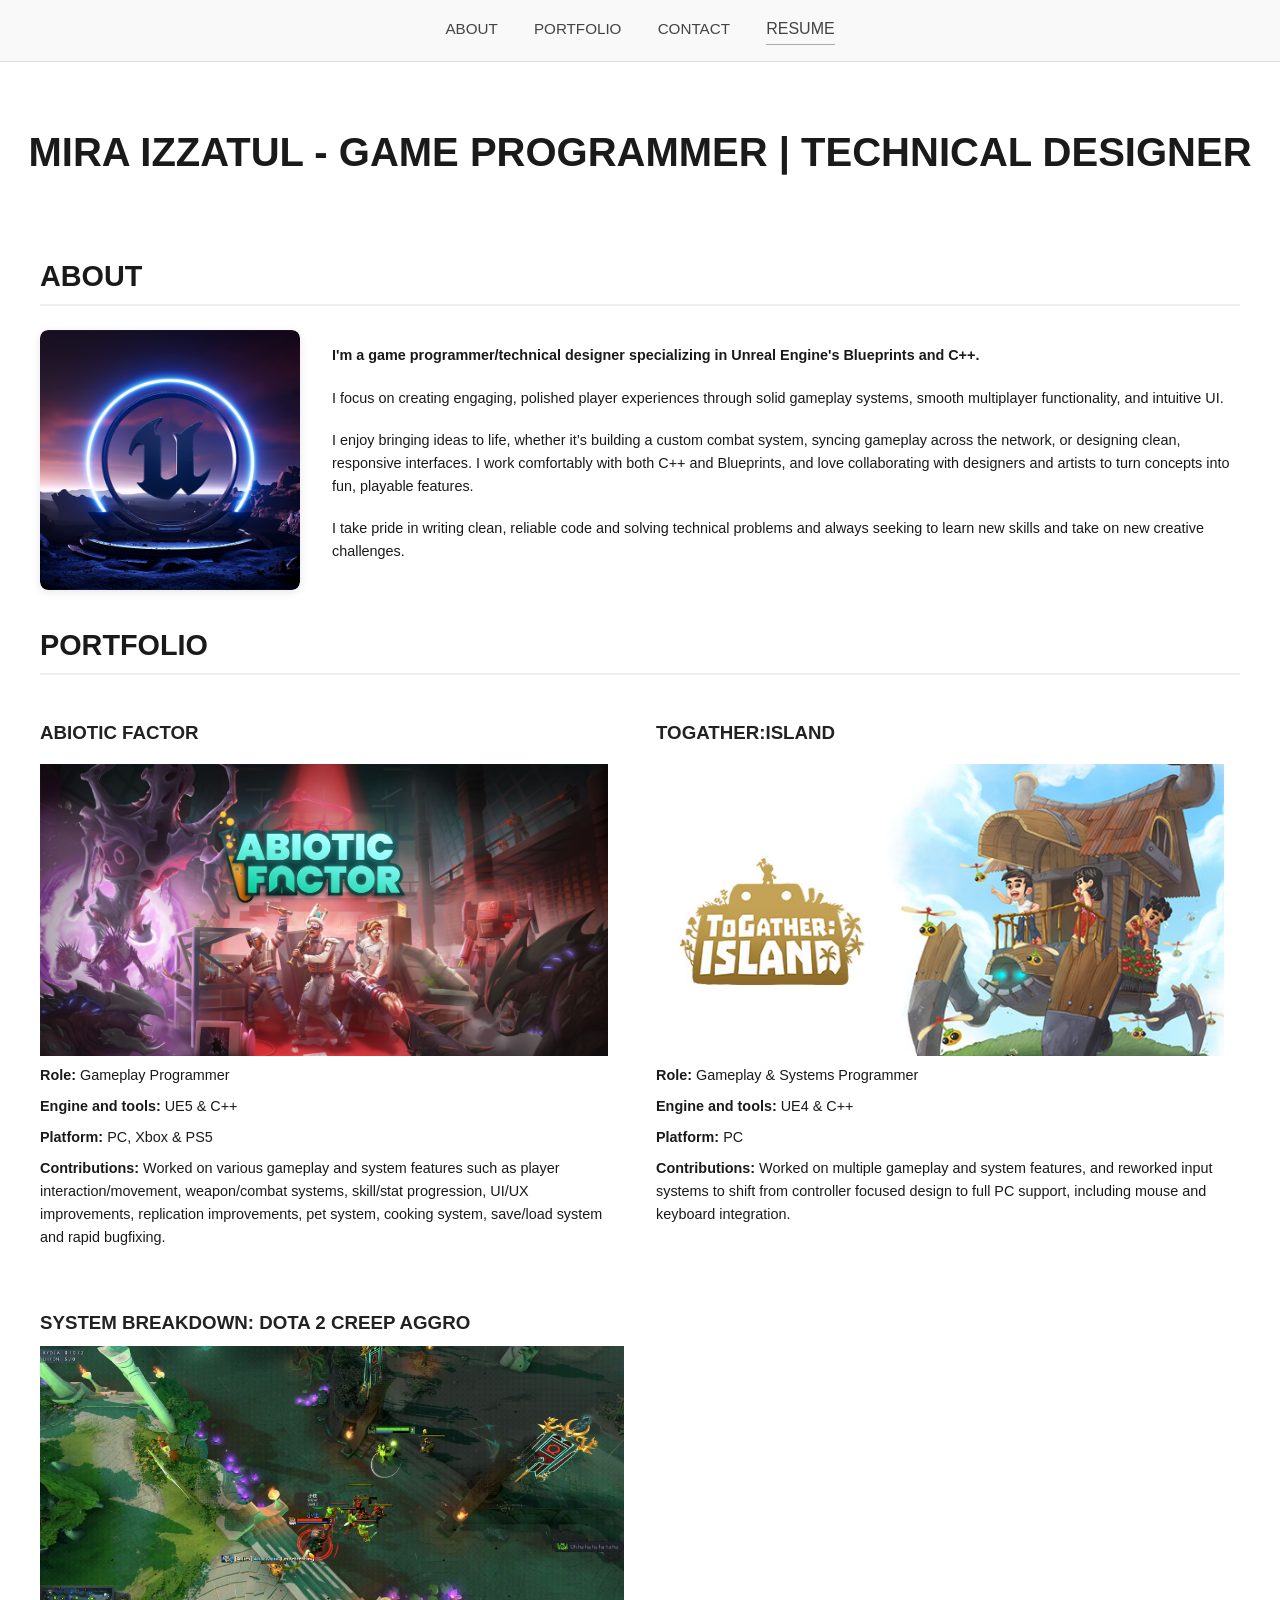
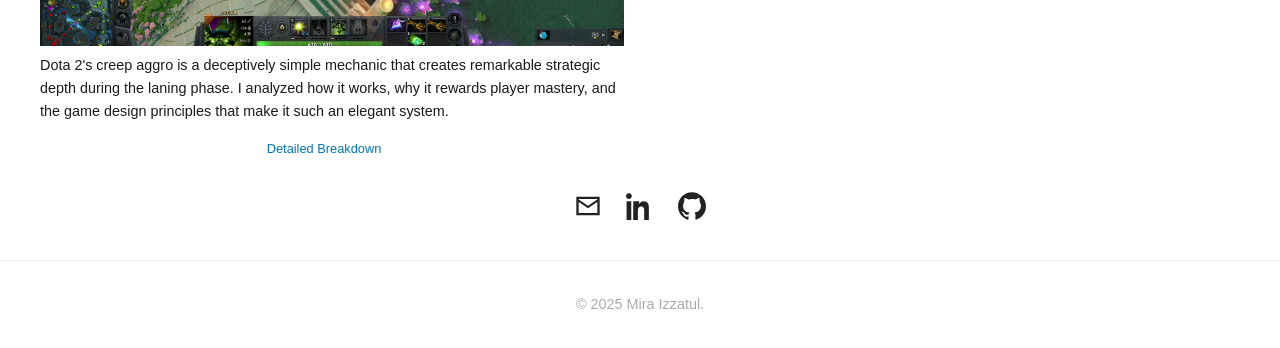
==== index.html @ 1c523c7c "Update index.html" ====
<!DOCTYPE html>
<html lang="en">
<head>
  <meta charset="UTF-8" />
  <meta name="viewport" content="width=device-width, initial-scale=1.0" />
  <title>Mira Izzatul – Gameplay Programmer | Technical Designer</title>
  <link href="https://fonts.googleapis.com/css2?family=Poppins:wght@300;500;700&display=swap" rel="stylesheet">
  <style>
    ul {
	  font-size: 0.95rem;
    }
	</style>
  <link rel="stylesheet" href="styles.css">
</head>
<body>
  <nav>
    <ul class="nav-links">
      <li><a href="#about">ABOUT</a></li>
      <li><a href="#projects">PORTFOLIO</a></li>
      <li><a href="#contact">CONTACT</a></li>
      <li><a href="MiraIzzatul_Resume.pdf" class="resume-link" target="_blank">RESUME</a></li>
    </ul>
  </nav>

  <header>
    <h1>MIRA IZZATUL - GAME PROGRAMMER | TECHNICAL DESIGNER</h1>
  </header>

  <section id="about">
  <h2>ABOUT</h2>
  <div class="about-container">
	<div class="profile-photo-container">
		<img src="profile.png" alt="Mira Izzatul" class="profile-photo">
	</div>
    <div class="about-text">
		<p><strong>I'm a game programmer/technical designer specializing in Unreal Engine's Blueprints and C++.</strong></p>

		<p>I focus on creating engaging, polished player experiences through solid gameplay systems, smooth multiplayer functionality, and intuitive UI.</p>

		<p>I enjoy bringing ideas to life, whether it’s building a custom combat system, syncing gameplay across the network, or designing clean, responsive interfaces. I work comfortably with both C++ and Blueprints, and love collaborating with designers and artists to turn concepts into fun, playable features.</p>

		<p>I take pride in writing clean, reliable code and solving technical problems and always seeking to learn new skills and take on new creative challenges.</p>
	</div>
  </div>
</section>

  <section id="projects">
    <h2>PORTFOLIO</h2>
    
		<div class= "project-grid">
			<div class="project">
				<h3>ABIOTIC FACTOR</h3>
				<div class="project-image-wrapper">
					<a href="https://www.abioticfactor.com/" target="_blank">
						<img src="Images/abf.jpg" alt="Abiotic Factor Screenshot" class="project-image">
					</a>
				</div>
				<p><strong>Role:</strong> Gameplay Programmer</p>
				<p><strong>Engine and tools:</strong> UE5 & C++</p>
				<p><strong>Platform:</strong> PC, Xbox & PS5</p>
				<p><strong>Contributions:</strong> Worked on various gameplay and system features such as player interaction/movement, weapon/combat systems, skill/stat progression, UI/UX improvements, replication improvements, pet system, cooking system, save/load system and rapid bugfixing.</p>
				<!-- <ul>
					<li><strong>AI Systems:</strong> Developed a projectile system for easy tuning for NPCs.</li>
					<p><li><strong>PC Input & UI:</strong> Rebuilt mouse and keyboard input support for inventory and crafting while preserving controller compatibility.</li></p>
					<p><li><strong>Save/Load System:</strong> Expanded the player progression system for a reliable save/load functionality across sessions.</li></p>
				<ul> -->
				</p>
			</div>
			<div class="project">
				<h3>TOGATHER:ISLAND</h3>
				<div class="project-image-wrapper">
					<a href="https://store.steampowered.com/app/1181440/ToGatherIsland/" target="_blank">
						<img src="Images/tgisland.jpg" alt="ToGather:Island Screenshot" class="project-image">
					</a>
				</div>
				<p><strong>Role:</strong> Gameplay & Systems Programmer</p>
				<p><strong>Engine and tools:</strong> UE4 & C++</p>
				<p><strong>Platform:</strong> PC</p>
				<p><strong>Contributions:</strong> Worked on multiple gameplay and system features, and reworked input systems to shift from controller focused design to full PC support, including mouse and keyboard integration.</p>
				<!-- <ul>
					<li><strong>AI Systems:</strong> Developed a projectile system for easy tuning for NPCs.</li>
					<p><li><strong>PC Input & UI:</strong> Rebuilt mouse and keyboard input support for inventory and crafting while preserving controller compatibility.</li></p>
					<p><li><strong>Save/Load System:</strong> Expanded the player progression system for a reliable save/load functionality across sessions.</li></p>
				<ul> -->
				</p>
			</div>
			<div class="project">
				<h3>SYSTEM BREAKDOWN: DOTA 2 CREEP AGGRO</h3>
				<div class="project-image-wrapper">
					<img src="Images/dota 2 creep aggro.gif" alt="Dota 2 Creep Aggro Screenshot" class="project-image">
				</div>
				<p>Dota 2's creep aggro is a deceptively simple mechanic that creates remarkable strategic depth during the laning phase. I analyzed how it works, why it rewards player mastery, and the game design principles that make it such an elegant system.
				</p>
				<div class="article_link">	
					<a href="creep_aggro.html" target="_blank" rel="noopener noreferrer">					
						Detailed Breakdown 
					</a>
				</div>
			</div>
		</div>
  </section>

  <section id="contact">
  <div class="contact-icons">
    <!-- Email -->
    <a href="mailto:nurizzatulamiramuzafar@gmail.com" title="Email">
      <svg xmlns="http://www.w3.org/2000/svg" viewBox="0 0 24 24" fill="currentColor">
        <path d="M2 4h20v16H2z" fill="none"/>
        <path d="M22 4H2v16h20V4zm-2 2v.511l-8 5.333-8-5.333V6h16zm0 12H4V8.489l8 5.333 8-5.333V18z"/>
      </svg>
    </a>

    <!-- LinkedIn -->
    <a href="https://linkedin.com/in/mira-izzatul" target="_blank" title="LinkedIn">
      <svg xmlns="http://www.w3.org/2000/svg" viewBox="0 0 24 24" fill="currentColor">
        <path d="M4.98 3.5C4.98 4.88 3.87 6 2.5 6S0 4.88 0 3.5 1.12 1 2.5 1s2.48 1.12 2.48 2.5zM.5 8h4V24h-4zM7.5 8h3.8v2.2h.1c.5-.9 1.7-2.2 3.6-2.2 3.9 0 4.6 2.5 4.6 5.8V24h-4v-7.5c0-1.8-.1-4.1-2.5-4.1s-2.9 1.9-2.9 3.9V24h-4V8z"/>
      </svg>
    </a>

    <!-- GitHub -->
    <a href="https://github.com/miraizzatul" target="_blank" title="GitHub">
      <svg xmlns="http://www.w3.org/2000/svg" fill="currentColor" viewBox="0 0 24 24">
        <path d="M12 .297c-6.63 0-12 5.373-12 12 0 5.303 
        3.438 9.8 8.205 11.385.6.113.82-.258.82-.577 
        0-.285-.01-1.04-.015-2.04-3.338.724-4.042-1.61-4.042-1.61 
        -.546-1.387-1.333-1.757-1.333-1.757-1.09-.744.084-.729.084-.729 
        1.205.084 1.84 1.236 1.84 1.236 1.07 1.835 2.807 1.304 3.495.997 
        .108-.776.418-1.305.762-1.605-2.665-.3-5.467-1.334-5.467-5.93 
        0-1.31.47-2.38 1.236-3.22-.135-.303-.54-1.523.105-3.176 
        0 0 1.005-.322 3.3 1.23a11.5 11.5 0 0 1 3-.405c1.02.005 2.045.138 3 .405 
        2.28-1.552 3.285-1.23 3.285-1.23 .645 1.653.24 2.873.12 3.176 
        .765.84 1.23 1.91 1.23 3.22 0 4.61-2.807 5.625-5.48 5.92 
        .42.36.81 1.096.81 2.22 0 1.606-.015 2.896-.015 3.286 
        0 .315.21.694.825.576C20.565 22.092 24 17.592 24 12.297 
        c0-6.627-5.373-12-12-12"/>
      </svg>
    </a>
  </div>
</section> 

  <footer>
    &copy; 2025 Mira Izzatul.
  </footer>
</body>
</html>
---- styles.css ----
/* Font & base reset */
body {
  margin: 0;
  padding: 0;
  font-family: 'Inter', sans-serif;
  background-color: #ffffff;
  color: #1a1a1a;
  line-height: 1.6;
}
html {
  scroll-behavior: smooth;
}

/* Navigation */
nav {
  background-color: #f9f9f9;
  padding: 1rem 2rem;
  border-bottom: 1px solid #e0e0e0;
  text-align: center;
}
.nav-links {
  list-style: none;
  padding: 0;
  margin: 0;
}
.nav-links li {
  display: inline-block;
  margin: 0 1rem;
}
.nav-links a {
  text-decoration: none;
  color: #444;
  font-weight: 500;
}
.nav-links a:hover {
  color: #6366f1;
}

/* Header */
header {
  text-align: center;
  padding: 2rem 1rem;
}
header h1 {
  font-size: 2.5rem;
  margin-bottom: 0.3rem;
}
header p {
  font-size: 1.2rem;
  color: #666;
}

/* Sections */
section {
  max-width: 1200px;
  margin: 2rem auto;
  padding: 0 2rem;
}
h2 {
  font-size: 1.8rem;
  margin-bottom: 1.5rem;
  border-bottom: 2px solid #eee;
  padding-bottom: 0.3rem;
}

/* About */
.about-container {
  display: flex;
  gap: 2rem;
  align-items: flex-start;
  justify-content: flex-start;
  flex-wrap: nowrap;
}

.profile-photo-container {
  width: 260px;
  height: 260px; /* or any height you want */
  overflow: hidden;
  border-radius: 8px;
  box-shadow: 0 2px 8px rgba(0,0,0,0.1);
  flex-shrink: 0;
}

.profile-photo {
  width: 100%;
  height: 100%;
  object-fit: cover;
  border-radius: 8px;
}

.about-text {
  flex: 1;
  min-width: 0;
  text-align: left; /* Forces left alignment of text */
}

.about-text p{
  margin-bottom: 1.2rem;
  font-size: 0.9rem;
  line-height: 1.6;
  text-align: left;
}

@media (max-width: 768px) {
  .about-container {
    flex-direction: column;
    align-items: flex-start; /* Keep content left-aligned on mobile */
  }

  .about-text {
    text-align: left; /* Ensure left alignment even on mobile */
  }

  .profile-photo {
    width: 260px;
	height: 260px; /* or any height you want */
  }
}

.resume-wrapper {
  text-align: center;
}

.resume-link {
  font-size: 1rem;
  font-weight: 500;
  text-decoration: none;
  color: #333;
  border-bottom: 1px solid #aaa;
  padding-bottom: 2px;
  display: inline-flex;
  align-items: center;
  gap: 6px;
  transition: color 0.2s ease, border-color 0.2s ease;
}

.resume-link:hover {
  color: #6366f1;
  border-color: #6366f1;
}

@media (max-width: 768px) {
  .about-container {
    flex-direction: column;
    align-items: center;
    text-align: center;
  }

  .about-text {
    width: 100%;
  }

  .resume-wrapper {
    text-align: center;
  }
}

/* Projects */
.article_link {
  text-align: center;
  font-weight: 500;
  text-decoration: none;
  color: #333;
}
.project {
	flex: 1 1 calc(50% - 1rem);
  max-width: calc(50% - 1rem);
  box-sizing: border-box;
}
.project p {
	font-size: 0.9rem;
	line-height: 1.6;
	margin: 0.5rem 0;
}
.project-grid {
  display: flex;
  gap: 2rem;
  flex-wrap: wrap;
  justify-content: space-between;
  margin-top: 1rem;
}
.project h3 {
  margin-bottom: 0.5rem;
  color: #222;
}
.project a {
  display: inline-block;
  margin-right: 1rem;
  margin-top: 0.5rem;
  color: #0077b6;
  font-size: 0.8rem;
  text-decoration: none;
}
.project a:hover {
  text-decoration: underline;
}
.project-image-wrapper {
  width: 100%;
  height: 300px;
  max-width: 600px;
  max-height: 300px;
  overflow: hidden;
}
.project-image {
  width: 100%;
  height: 100%;
  object-fit: cover;
}
/* Mobile: stack vertically */
@media (max-width: 768px) {
  .project-grid {
    flex-direction: column;
  }

  .project {
    max-width: 100%;
    flex: 1 1 100%;
  }
}

/* Contact */
#contact a:hover {
  text-decoration: underline;
}

.contact-icons {
  display: flex;
  justify-content: center;
  gap: 1.5rem;
  margin-top: 1rem;
}

.contact-icons a {
  display: inline-block;
  color: #222;
  transition: color 0.3s ease;
}

.contact-icons svg {
  width: 28px;
  height: 28px;
  fill: currentColor;
}

.contact-icons a:hover {
  color: #6366f1;
}

/* Footer */
footer {
  text-align: center;
  padding: 2rem 1rem;
  font-size: 0.9rem;
  color: #aaa;
  border-top: 1px solid #eee;
}
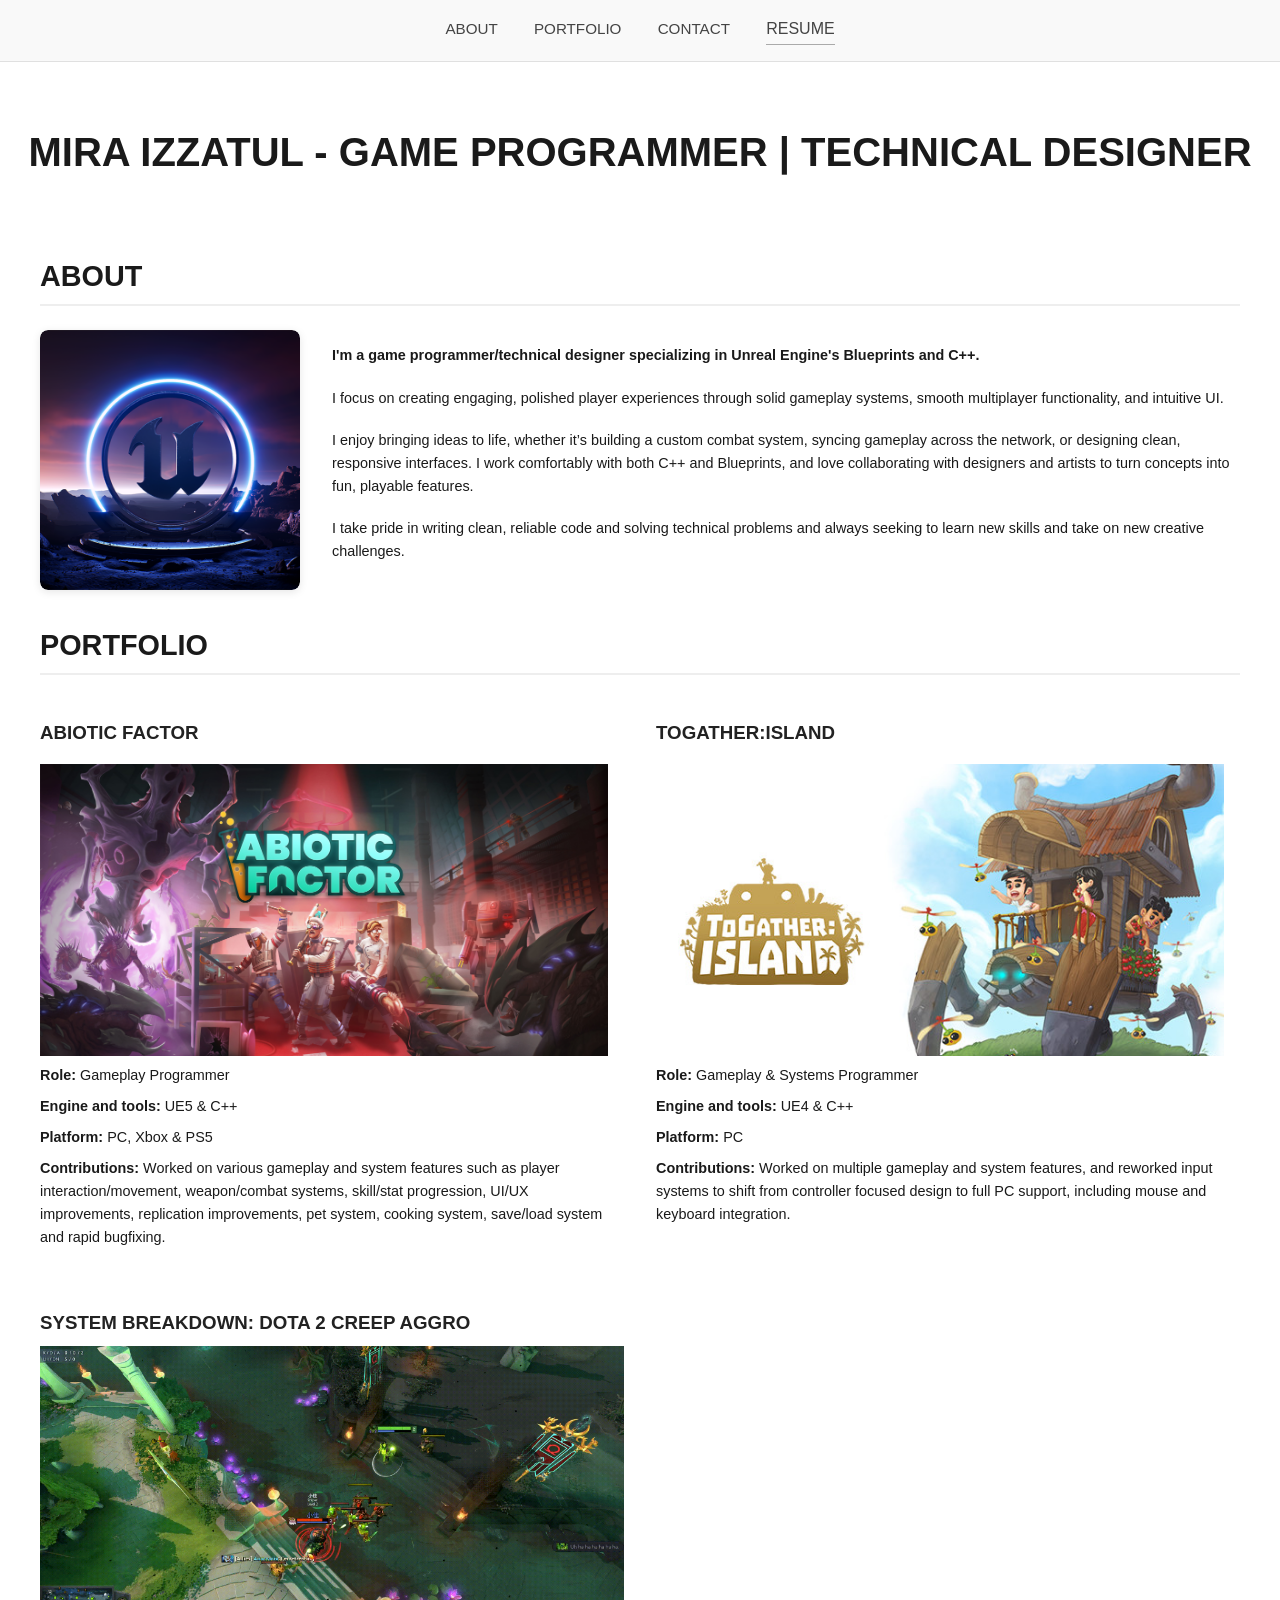
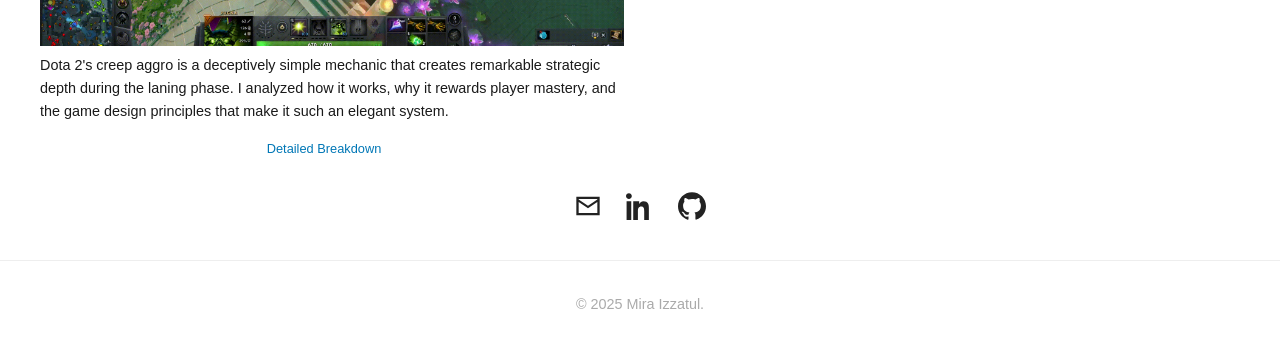
==== commit 7b7987d4: "Fixed link appearance" ====
--- a/index.html
+++ b/index.html
@@ -91,7 +91,7 @@
 				</div>
 				<p>Dota 2's creep aggro is a deceptively simple mechanic that creates remarkable strategic depth during the laning phase. I analyzed how it works, why it rewards player mastery, and the game design principles that make it such an elegant system.
 				</p>
-				<div class="article_link">	
+				<div class="article-link">	
 					<a href="creep_aggro.html" target="_blank" rel="noopener noreferrer">					
 						Detailed Breakdown 
 					</a>
--- a/styles.css
+++ b/styles.css
@@ -156,10 +156,11 @@
 }
 
 /* Projects */
-.article_link {
+.article-link {
   text-align: center;
   font-weight: 500;
-  text-decoration: none;
+  font-size: 1rem;
+  text-decoration: underline;
   color: #333;
 }
 .project {
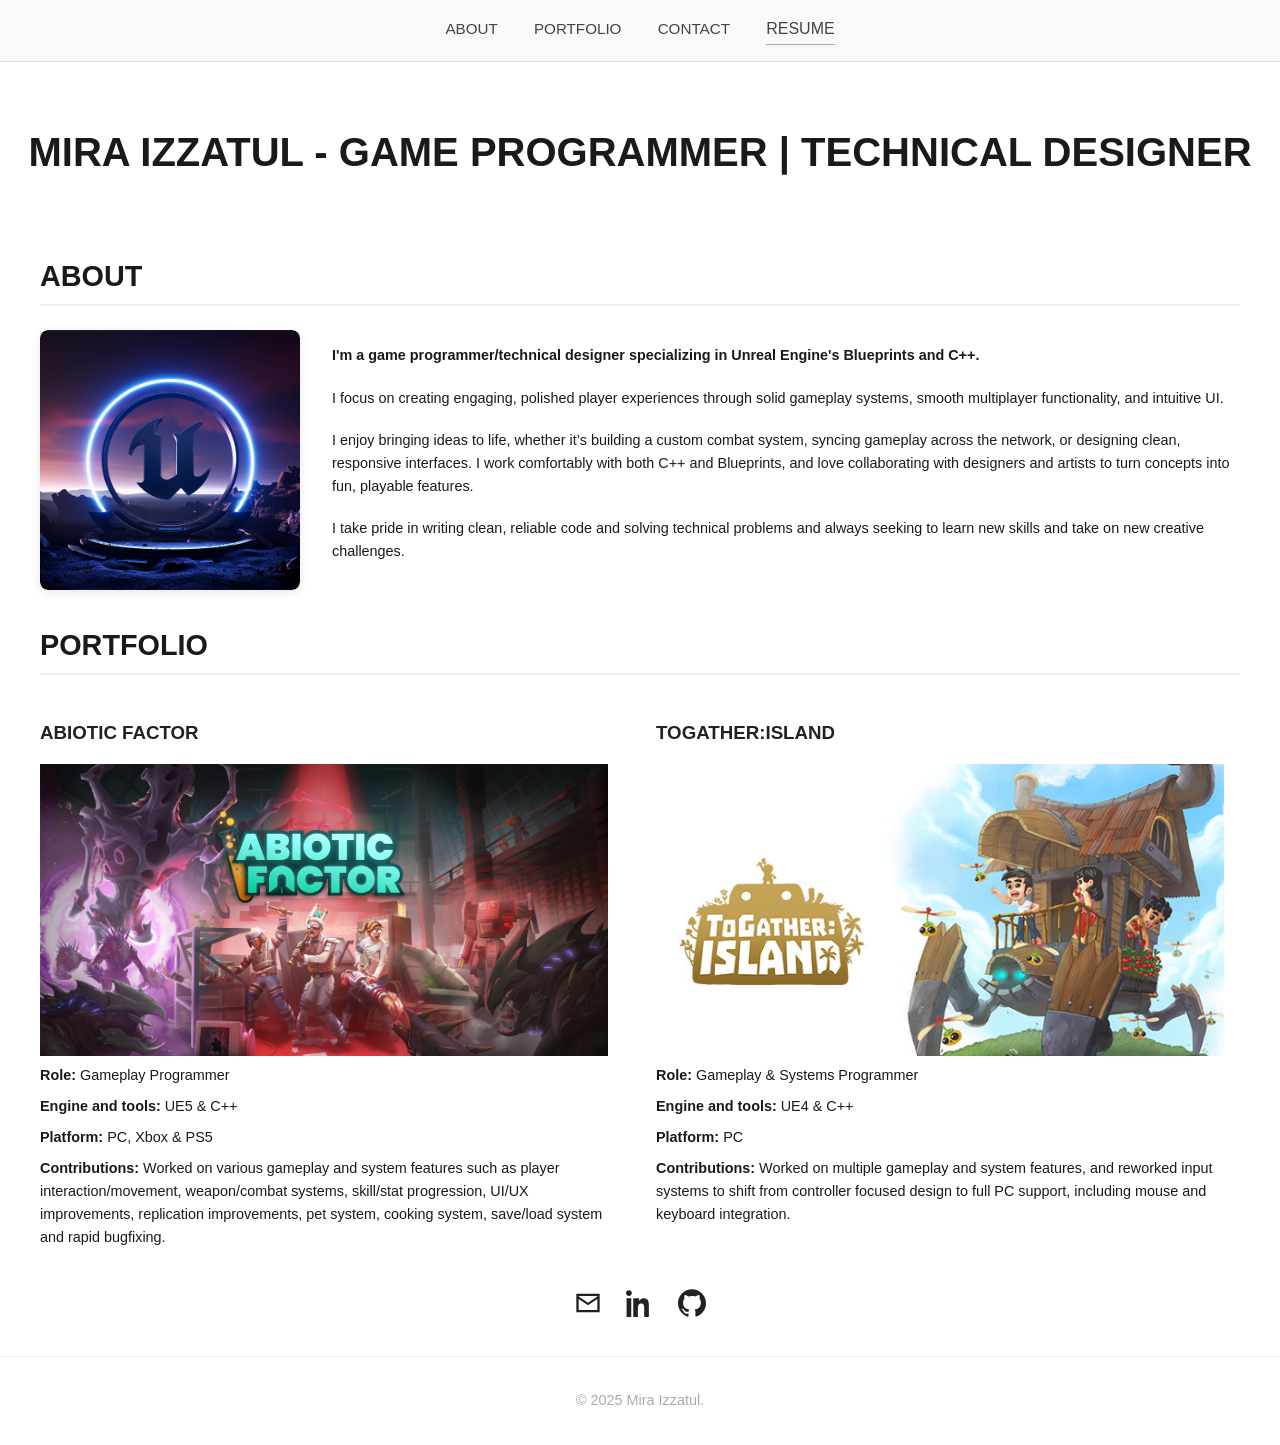
==== commit af59c799: "Disable Creep Aggro Dota2 Post" ====
--- a/index.html
+++ b/index.html
@@ -84,7 +84,7 @@
 				<ul> -->
 				</p>
 			</div>
-			<div class="project">
+			<!-- <div class="project">
 				<h3>SYSTEM BREAKDOWN: DOTA 2 CREEP AGGRO</h3>
 				<div class="project-image-wrapper">
 					<img src="Images/dota 2 creep aggro.gif" alt="Dota 2 Creep Aggro Screenshot" class="project-image">
@@ -92,11 +92,11 @@
 				<p>Dota 2's creep aggro is a deceptively simple mechanic that creates remarkable strategic depth during the laning phase. I analyzed how it works, why it rewards player mastery, and the game design principles that make it such an elegant system.
 				</p>
 				<div class="article-link">	
-					<a href="creep_aggro.html" target="_blank" rel="noopener noreferrer">					
-						Detailed Breakdown 
+					<a href="creep_aggro.html" target="_blank" rel="noopener noreferrer">
+						Click Here for Detailed Breakdown
 					</a>
 				</div>
-			</div>
+			</div> -->
 		</div>
   </section>
 
--- a/styles.css
+++ b/styles.css
@@ -156,13 +156,6 @@
 }
 
 /* Projects */
-.article-link {
-  text-align: center;
-  font-weight: 500;
-  font-size: 1rem;
-  text-decoration: underline;
-  color: #333;
-}
 .project {
 	flex: 1 1 calc(50% - 1rem);
   max-width: calc(50% - 1rem);
@@ -195,6 +188,21 @@
 .project a:hover {
   text-decoration: underline;
 }
+.article-link {
+  text-align: center;
+}
+.article-link a {
+  display: inline-block;
+  color: #333;
+  font-size: 0.9rem;
+  text-decoration: none;
+  font-style: italic;
+}
+.article-link a:hover {
+  text-decoration: underline;
+  color: #6366f1;
+  border-color: #6366f1;
+}
 .project-image-wrapper {
   width: 100%;
   height: 300px;
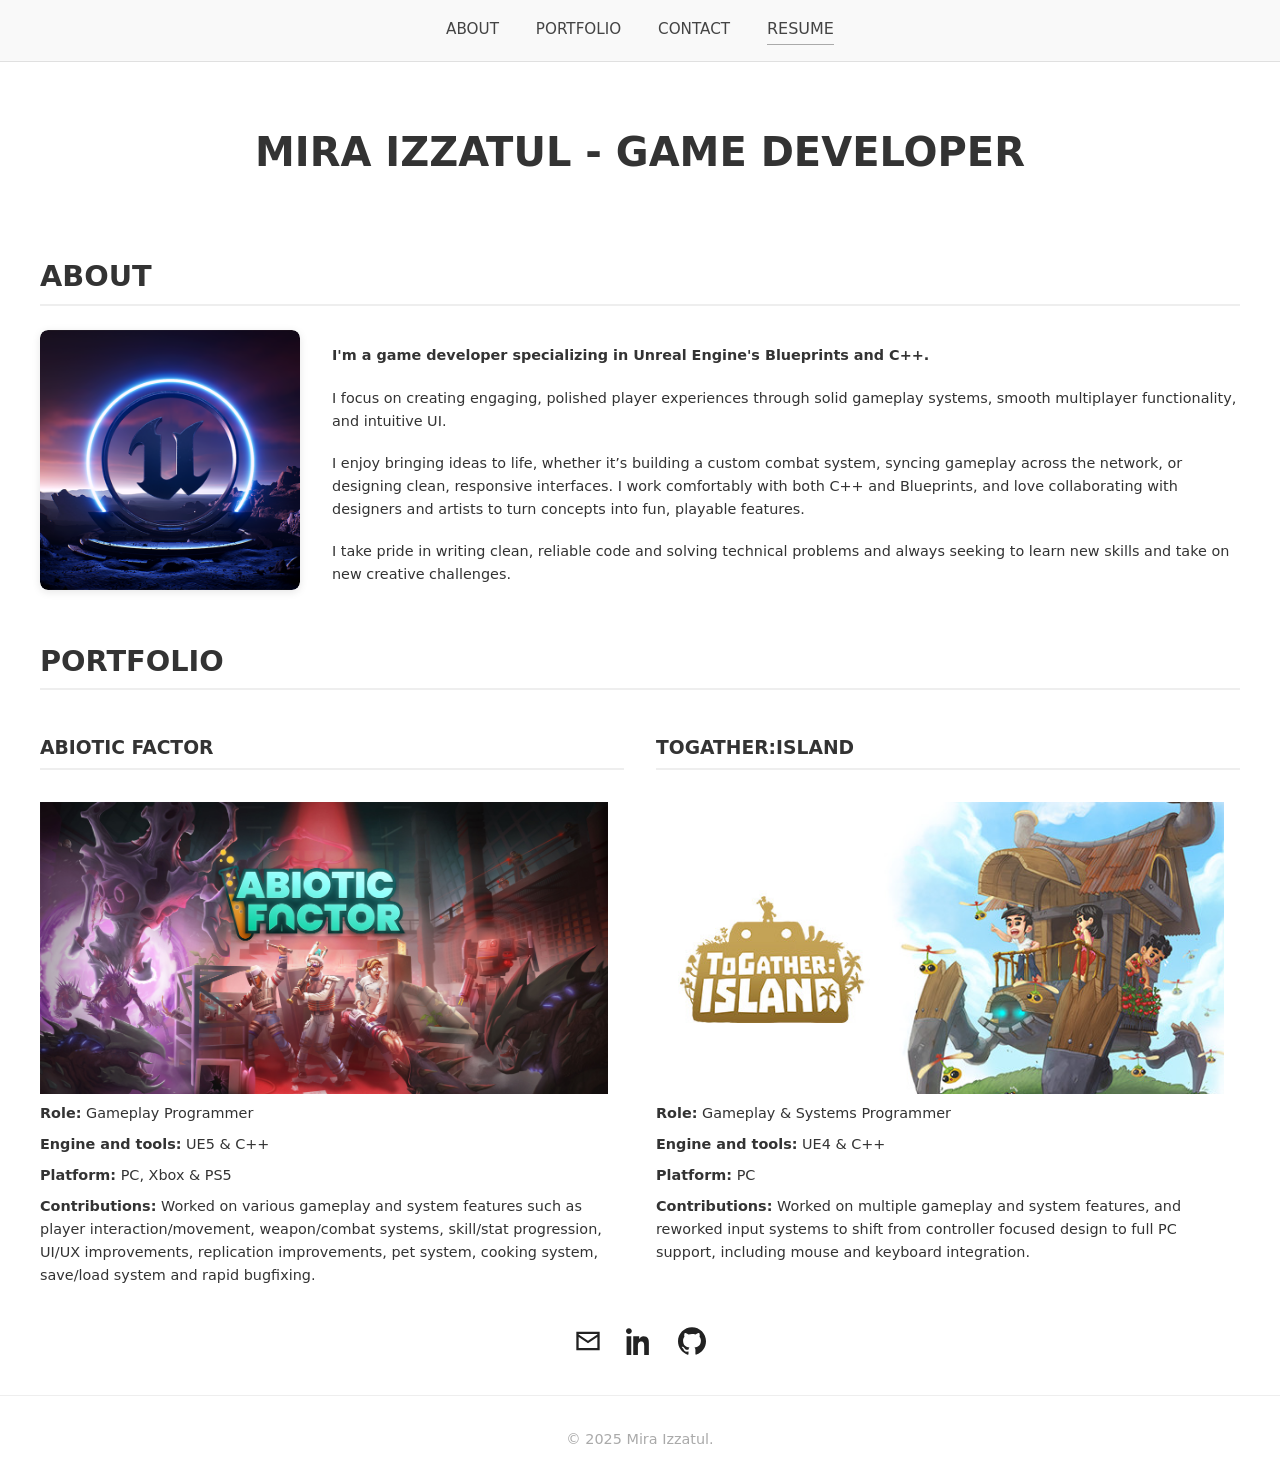
==== commit f45e7be7: "Updated creep_aggro page" ====
--- a/index.html
+++ b/index.html
@@ -3,7 +3,7 @@
 <head>
   <meta charset="UTF-8" />
   <meta name="viewport" content="width=device-width, initial-scale=1.0" />
-  <title>Mira Izzatul – Gameplay Programmer | Technical Designer</title>
+  <title>Mira Izzatul – Game Developer</title>
   <link href="https://fonts.googleapis.com/css2?family=Poppins:wght@300;500;700&display=swap" rel="stylesheet">
   <style>
     ul {
@@ -23,7 +23,7 @@
   </nav>
 
   <header>
-    <h1>MIRA IZZATUL - GAME PROGRAMMER | TECHNICAL DESIGNER</h1>
+    <h1>MIRA IZZATUL - GAME DEVELOPER</h1>
   </header>
 
   <section id="about">
@@ -33,7 +33,7 @@
 		<img src="profile.png" alt="Mira Izzatul" class="profile-photo">
 	</div>
     <div class="about-text">
-		<p><strong>I'm a game programmer/technical designer specializing in Unreal Engine's Blueprints and C++.</strong></p>
+		<p><strong>I'm a game developer specializing in Unreal Engine's Blueprints and C++.</strong></p>
 
 		<p>I focus on creating engaging, polished player experiences through solid gameplay systems, smooth multiplayer functionality, and intuitive UI.</p>
 
@@ -87,7 +87,9 @@
 			<!-- <div class="project">
 				<h3>SYSTEM BREAKDOWN: DOTA 2 CREEP AGGRO</h3>
 				<div class="project-image-wrapper">
-					<img src="Images/dota 2 creep aggro.gif" alt="Dota 2 Creep Aggro Screenshot" class="project-image">
+					<video id="fast-gif" autoplay loop muted playsinline width="570">
+						<source src="Videos/aggrovid.mp4" type="video/mp4" class="article-video">
+					</video>
 				</div>
 				<p>Dota 2's creep aggro is a deceptively simple mechanic that creates remarkable strategic depth during the laning phase. I analyzed how it works, why it rewards player mastery, and the game design principles that make it such an elegant system.
 				</p>
--- a/styles.css
+++ b/styles.css
@@ -2,7 +2,7 @@
 body {
   margin: 0;
   padding: 0;
-  font-family: 'Inter', sans-serif;
+  font-family: 'Inter', system-ui;
   background-color: #ffffff;
   color: #1a1a1a;
   line-height: 1.6;
@@ -44,10 +44,11 @@
 header h1 {
   font-size: 2.5rem;
   margin-bottom: 0.3rem;
+  color:#333
 }
 header p {
   font-size: 1.2rem;
-  color: #666;
+  color:#777
 }
 
 /* Sections */
@@ -61,6 +62,12 @@
   margin-bottom: 1.5rem;
   border-bottom: 2px solid #eee;
   padding-bottom: 0.3rem;
+  color:#333
+}
+h2 date {
+  color:#333;
+  font-size:.95rem;
+  margin-bottom:25px;
 }
 
 /* About */
@@ -92,6 +99,7 @@
   flex: 1;
   min-width: 0;
   text-align: left; /* Forces left alignment of text */
+  color:#333
 }
 
 .about-text p{
@@ -99,6 +107,7 @@
   font-size: 0.9rem;
   line-height: 1.6;
   text-align: left;
+  color:#333
 }
 
 @media (max-width: 768px) {
@@ -165,6 +174,7 @@
 	font-size: 0.9rem;
 	line-height: 1.6;
 	margin: 0.5rem 0;
+	color:#333;
 }
 .project-grid {
   display: flex;
@@ -174,8 +184,10 @@
   margin-top: 1rem;
 }
 .project h3 {
-  margin-bottom: 0.5rem;
-  color: #222;
+  color: #333;
+  margin-bottom: 1.5rem;
+  border-bottom: 2px solid #eee;
+  padding-bottom: 0.3rem;
 }
 .project a {
   display: inline-block;
@@ -209,11 +221,60 @@
   max-width: 600px;
   max-height: 300px;
   overflow: hidden;
+  margin:auto;
 }
 .project-image {
   width: 100%;
   height: 100%;
   object-fit: cover;
+}
+.article-title	{
+  color:#333;
+  font-size:1.8rem;
+  font-weight:bold;
+  margin-bottom:20px;
+}
+.article-date	{
+  color:#333;
+  font-size:.75rem;
+  margin-bottom:30px;
+  border-bottom: 2px solid #eee;
+  padding-bottom: 0.4rem;
+}
+.article-content {
+	margin-left: 200px;
+	margin-right: 200px;
+	text-align: justify;
+}
+.article-content p{
+	font-size:1rem;
+	color:#333;
+}
+.article-content a{
+	font-size:1.1rem;
+	font-weight:bold;
+	color:#333;
+}
+.article-image {
+	width: 65%;
+  height: auto;
+}
+.article-video {
+	text-align: center;
+	color: #333;
+	font-size: 0.9rem;
+	font-style: italic;
+}
+.article-linknormal{
+	display: inline-block;
+	font-size:0.95rem;
+	text-decoration:underline;
+	color: #6366f1;
+	border-color: #6366f1;
+	font-weight: normal;
+}
+.article-italic{
+	font-style:italic;
 }
 /* Mobile: stack vertically */
 @media (max-width: 768px) {
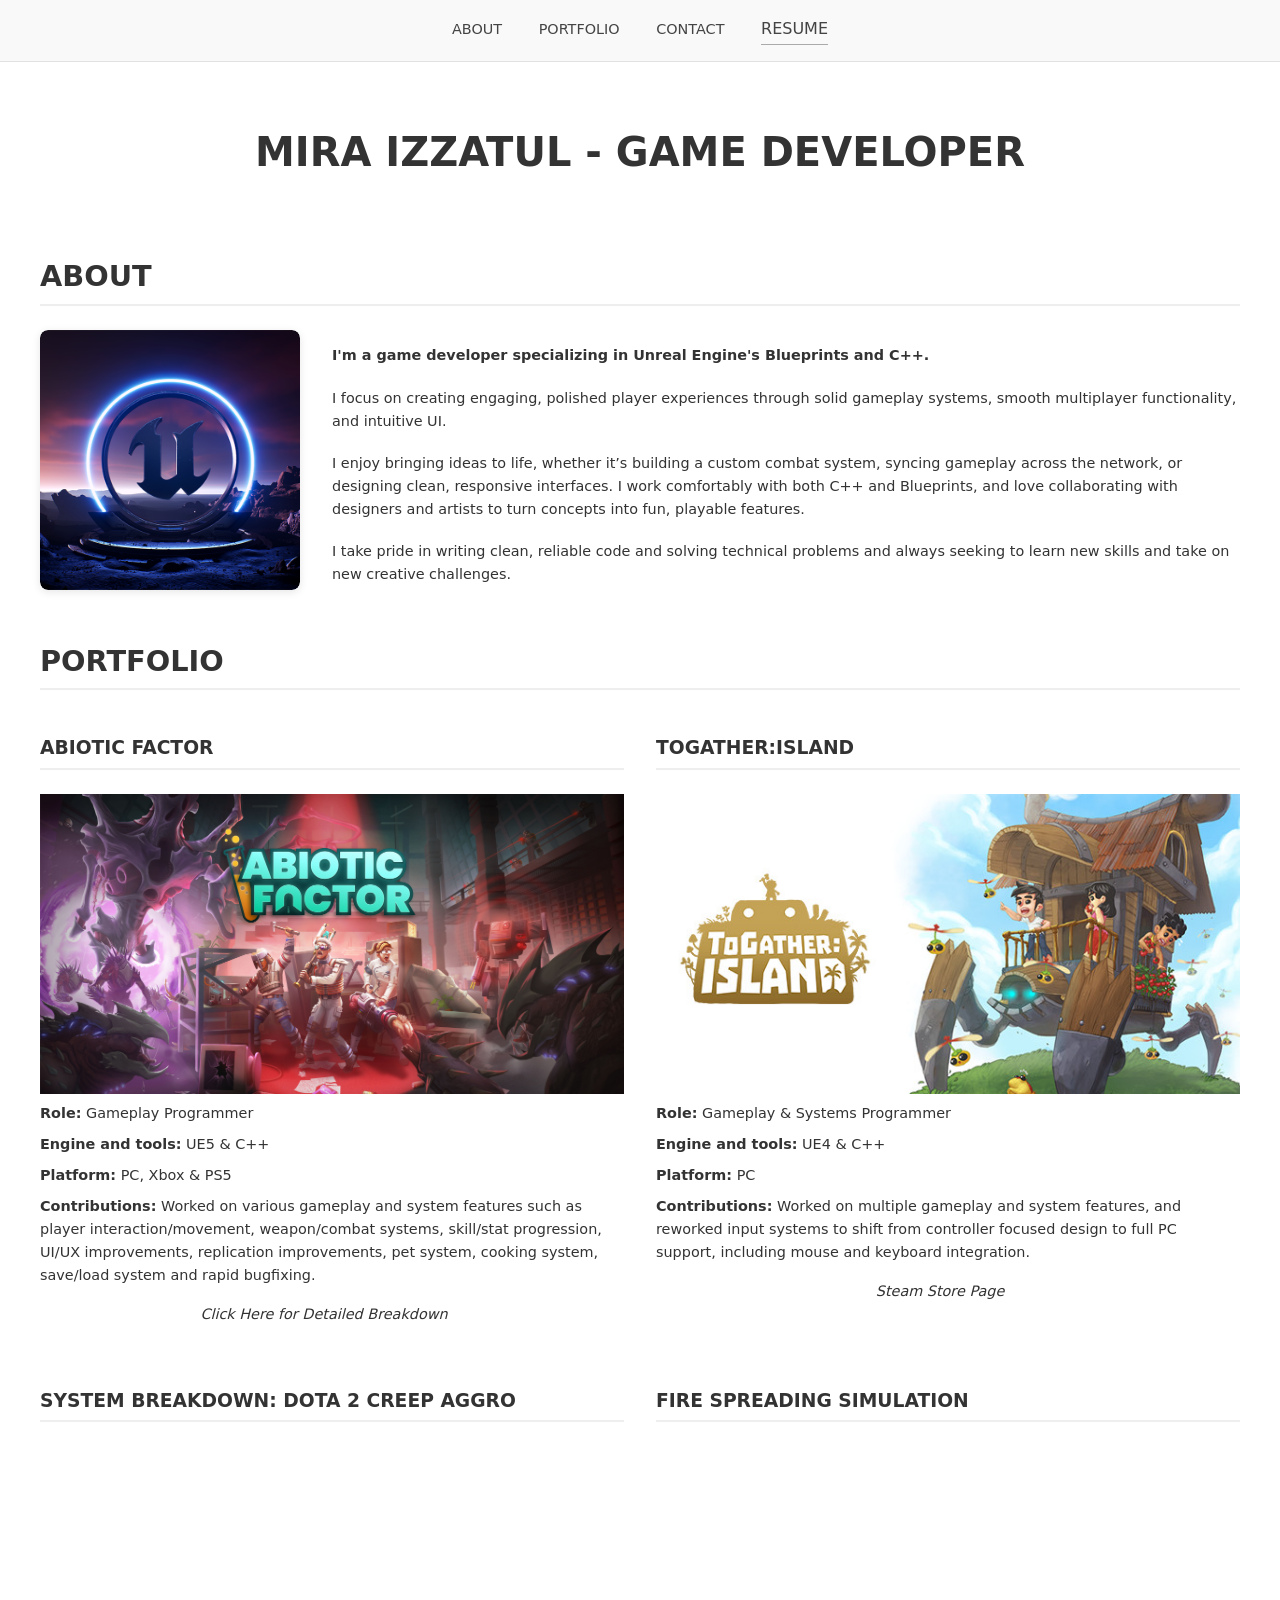
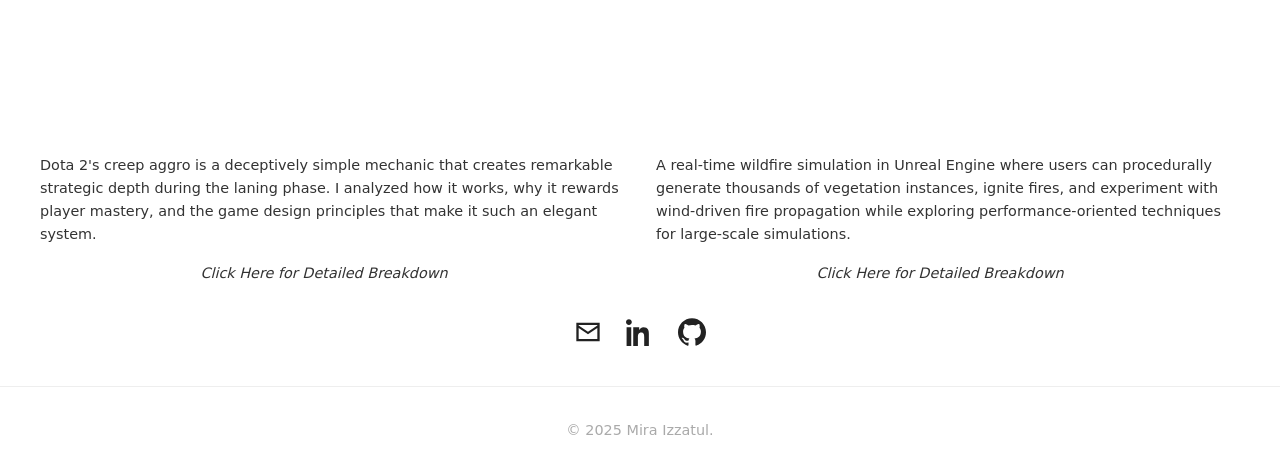
==== commit 0c44caca: "Updated page for abiotic factor and published dota2 feature breakdown and fire simulation pages" ====
--- a/index.html
+++ b/index.html
@@ -1,4 +1,4 @@
-<!DOCTYPE html>
+<!DOCTYPE html> 
 <html lang="en">
 <head>
   <meta charset="UTF-8" />
@@ -6,9 +6,9 @@
   <title>Mira Izzatul – Game Developer</title>
   <link href="https://fonts.googleapis.com/css2?family=Poppins:wght@300;500;700&display=swap" rel="stylesheet">
   <style>
-    ul {
-	  font-size: 0.95rem;
-    }
+    <!-- ul { -->
+	  <!-- font-size: 0.95rem; -->
+    <!-- } -->
 	</style>
   <link rel="stylesheet" href="styles.css">
 </head>
@@ -51,14 +51,18 @@
 			<div class="project">
 				<h3>ABIOTIC FACTOR</h3>
 				<div class="project-image-wrapper">
-					<a href="https://www.abioticfactor.com/" target="_blank">
-						<img src="Images/abf.jpg" alt="Abiotic Factor Screenshot" class="project-image">
-					</a>
+					<img src="Images/abf.jpg" alt="Abiotic Factor Screenshot" class="project-image">
 				</div>
 				<p><strong>Role:</strong> Gameplay Programmer</p>
 				<p><strong>Engine and tools:</strong> UE5 & C++</p>
 				<p><strong>Platform:</strong> PC, Xbox & PS5</p>
-				<p><strong>Contributions:</strong> Worked on various gameplay and system features such as player interaction/movement, weapon/combat systems, skill/stat progression, UI/UX improvements, replication improvements, pet system, cooking system, save/load system and rapid bugfixing.</p>
+				<p><strong>Contributions:</strong> Worked on various gameplay and system features such as player interaction/movement, weapon/combat systems, skill/stat progression, UI/UX improvements, replication improvements, pet system, cooking system, save/load system and rapid bugfixing.
+				</p>
+				<div class="article-link">	
+					<a href="abf.html" target="_blank" rel="noopener noreferrer">
+						Click Here for Detailed Breakdown
+					</a>
+				</div>
 				<!-- <ul>
 					<li><strong>AI Systems:</strong> Developed a projectile system for easy tuning for NPCs.</li>
 					<p><li><strong>PC Input & UI:</strong> Rebuilt mouse and keyboard input support for inventory and crafting while preserving controller compatibility.</li></p>
@@ -69,14 +73,18 @@
 			<div class="project">
 				<h3>TOGATHER:ISLAND</h3>
 				<div class="project-image-wrapper">
-					<a href="https://store.steampowered.com/app/1181440/ToGatherIsland/" target="_blank">
-						<img src="Images/tgisland.jpg" alt="ToGather:Island Screenshot" class="project-image">
-					</a>
+					<img src="Images/tgisland.jpg" alt="ToGather:Island Screenshot" class="project-image">
 				</div>
 				<p><strong>Role:</strong> Gameplay & Systems Programmer</p>
 				<p><strong>Engine and tools:</strong> UE4 & C++</p>
 				<p><strong>Platform:</strong> PC</p>
-				<p><strong>Contributions:</strong> Worked on multiple gameplay and system features, and reworked input systems to shift from controller focused design to full PC support, including mouse and keyboard integration.</p>
+				<p><strong>Contributions:</strong> Worked on multiple gameplay and system features, and reworked input systems to shift from controller focused design to full PC support, including mouse and keyboard integration.
+				</p>
+				<div class="article-link">	
+					<a href="https://store.steampowered.com/app/1181440/ToGatherIsland/" target="_blank">
+						Steam Store Page
+					</a>
+				</div>
 				<!-- <ul>
 					<li><strong>AI Systems:</strong> Developed a projectile system for easy tuning for NPCs.</li>
 					<p><li><strong>PC Input & UI:</strong> Rebuilt mouse and keyboard input support for inventory and crafting while preserving controller compatibility.</li></p>
@@ -84,7 +92,7 @@
 				<ul> -->
 				</p>
 			</div>
-			<!-- <div class="project">
+			<div class="project">
 				<h3>SYSTEM BREAKDOWN: DOTA 2 CREEP AGGRO</h3>
 				<div class="project-image-wrapper">
 					<video id="fast-gif" autoplay loop muted playsinline width="570">
@@ -98,7 +106,22 @@
 						Click Here for Detailed Breakdown
 					</a>
 				</div>
-			</div> -->
+			</div>
+			<div class="project">
+				<h3>FIRE SPREADING SIMULATION</h3>
+				<div class="project-image-wrapper">
+					<video id="fast-gif" autoplay loop muted playsinline width="570">
+						<source src="Videos/demo.mp4" type="video/mp4" class="article-video">
+					</video>
+				</div>
+				<p>A real-time wildfire simulation in Unreal Engine where users can procedurally generate thousands of vegetation instances, ignite fires, and experiment with wind-driven fire propagation while exploring performance-oriented techniques for large-scale simulations.
+				</p>
+				<div class="article-link">	
+					<a href="fire_sim.html" target="_blank" rel="noopener noreferrer">
+						Click Here for Detailed Breakdown
+					</a>
+				</div>
+			</div>
 		</div>
   </section>
 
--- a/styles.css
+++ b/styles.css
@@ -10,6 +10,20 @@
 html {
   scroll-behavior: smooth;
 }
+ul {
+	font-size: 0.9rem;
+	color:#333;
+}
+ol{
+	font-size: 0.9rem;
+	color:#333;
+}
+
+table {
+    margin: 20px auto;
+	font-size: 0.9rem;
+	color:#333;
+}
 
 /* Navigation */
 nav {
@@ -68,6 +82,20 @@
   color:#333;
   font-size:.95rem;
   margin-bottom:25px;
+}
+pre {
+    background: #1e1e1e;
+    color: #d4d4d4;
+    padding: 5px;
+    border-radius: 4px;
+    overflow-x: auto;
+    line-height: 0.5;
+}
+
+code {
+    white-space: pre;
+	font-family: Consolas, "Courier New", monospace;
+	color: #6366f1;
 }
 
 /* About */
@@ -194,7 +222,7 @@
   margin-right: 1rem;
   margin-top: 0.5rem;
   color: #0077b6;
-  font-size: 0.8rem;
+  font-size: 0.9rem;
   text-decoration: none;
 }
 .project a:hover {
@@ -242,12 +270,12 @@
   padding-bottom: 0.4rem;
 }
 .article-content {
-	margin-left: 200px;
-	margin-right: 200px;
-	text-align: justify;
+	max-width: 800px;
+    margin: 0 auto;
+    text-align: justify;
 }
 .article-content p{
-	font-size:1rem;
+	font-size:0.9rem;
 	color:#333;
 }
 .article-content a{
@@ -255,27 +283,40 @@
 	font-weight:bold;
 	color:#333;
 }
-.article-image {
-	width: 65%;
-  height: auto;
+.article-imagecontainer {
+	max-width: 800px;
+    margin: 0 auto;
+	height: auto;
+	display: block;
+}
+.article-imagecontainer img {
+	/*width: 100%;
+	height: 100%;*/
+	object-fit: contain; /* Shows whole image, no cropping */
 }
 .article-video {
+    margin: 0 auto;
+	height: auto;
+	display: block;
 	text-align: center;
 	color: #333;
-	font-size: 0.9rem;
+	font-size: 0.8rem;
 	font-style: italic;
 }
-.article-linknormal{
+.article-content a.article-linknormal{
 	display: inline-block;
-	font-size:0.95rem;
+	font-size:0.9rem;
 	text-decoration:underline;
 	color: #6366f1;
 	border-color: #6366f1;
 	font-weight: normal;
 }
+
 .article-italic{
 	font-style:italic;
-}
+	font-size: 0.9rem;
+}
+
 /* Mobile: stack vertically */
 @media (max-width: 768px) {
   .project-grid {
@@ -314,6 +355,48 @@
 
 .contact-icons a:hover {
   color: #6366f1;
+}
+
+.gallery{
+    display:flex;
+    gap:16px;
+    width:800px;
+    margin: auto;
+	justify-content: center;
+}
+
+.thumbsSwiper{
+	margin: auto;
+    width: 165px;
+    height: 350px;
+	overflow: hidden;
+}
+
+.thumbsSwiper .swiper-slide{
+    opacity:.5;
+    cursor:pointer;
+}
+
+.thumbsSwiper .swiper-slide-thumb-active{
+    opacity:1;
+}
+
+.thumbsSwiper img{
+    width:100%;
+    height:100%;
+    object-fit:contain;
+}
+
+.mainSwiper{
+	flex:1;
+    width:800px;
+    height:auto;
+}
+
+.mainSwiper img{
+    width:100%;
+    height:100%;
+    object-fit:contain;
 }
 
 /* Footer */
